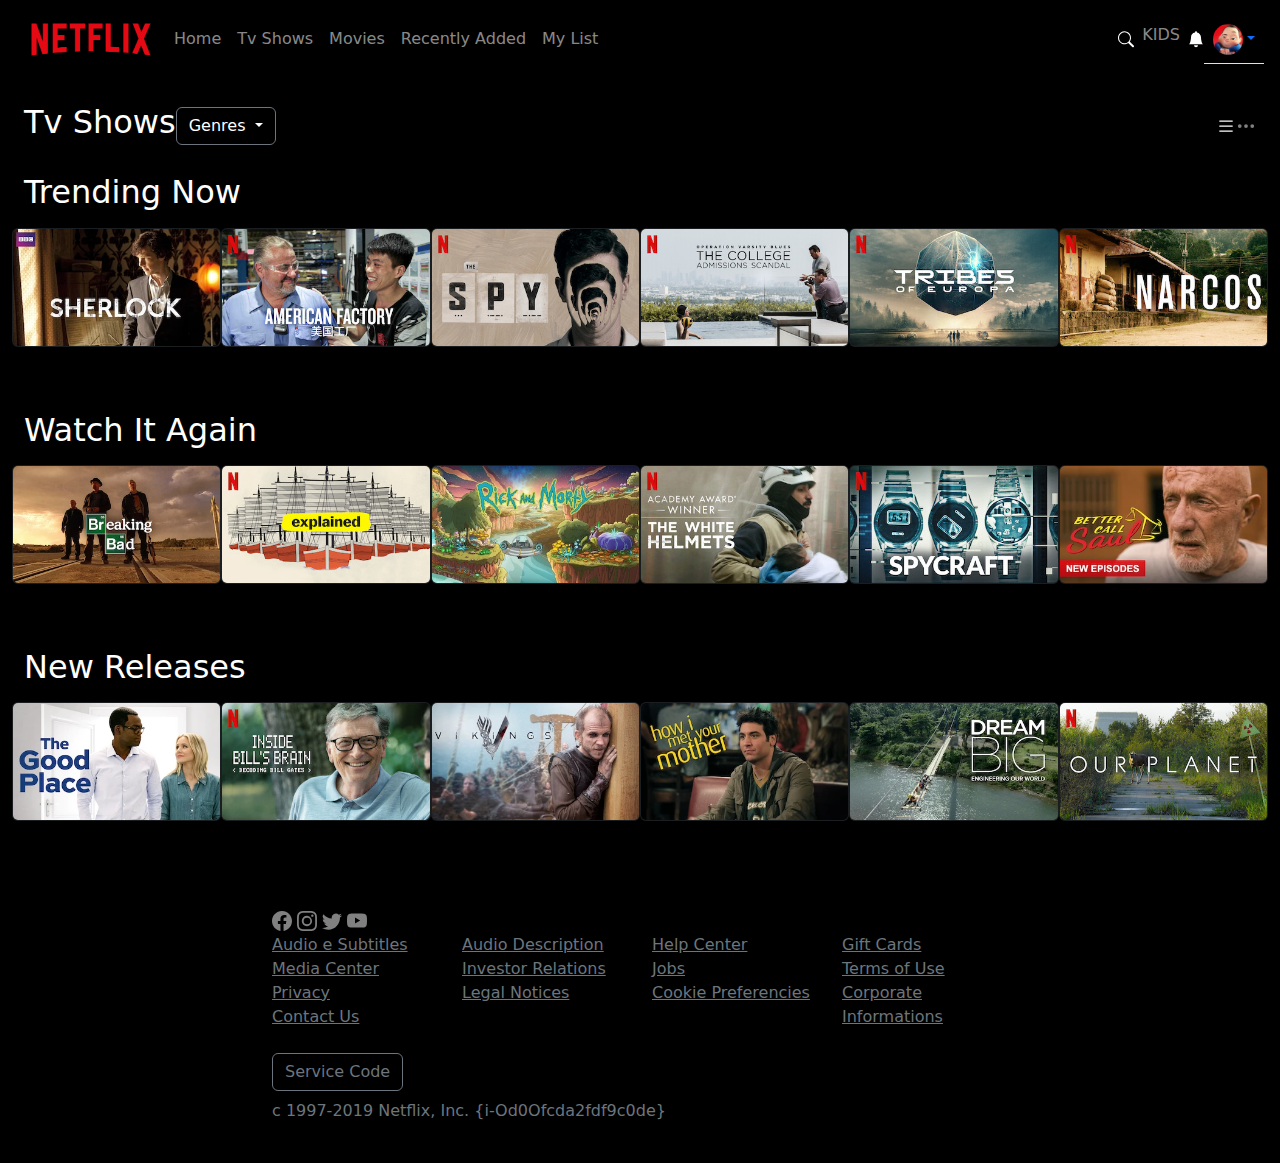
==== index.html @ fce2700b "correzione margine cards" ====
<!DOCTYPE html>
<html lang="en">
  <head>
    <meta charset="UTF-8" />
    <meta name="viewport" content="width=device-width, initial-scale=1.0" />
    <title>Home</title>
    <link
      href="https://cdn.jsdelivr.net/npm/bootstrap@5.3.3/dist/css/bootstrap.min.css"
      rel="stylesheet"
      integrity="sha384-QWTKZyjpPEjISv5WaRU9OFeRpok6YctnYmDr5pNlyT2bRjXh0JMhjY6hW+ALEwIH"
      crossorigin="anonymous"
    />
  </head>
  <style>
    .card:hover{
        transform: scale(1.1);
        transition: transform 0.3s ease-in-out;
        cursor: pointer;
    }
  

    

  </style>

  <body class="bg-black">
    <!-- navbar -->
    <header class="text-white">
      <nav
        class="navbar navbar-expand-lg navbar-dark container-fluid d-flex px-3"
      >
        <a class="" href="./index.html"
          ><img src="./assets/netflix_logo.png" alt="" width="150px"
        /></a>

        <div class="collapse navbar-collapse" id="navbarNav">
          <ul class="navbar-nav mr-auto">
            <li class="nav-item active">
              <a class="nav-link" href="#">Home</a>
            </li>
            <li class="nav-item">
              <a class="nav-link" href="#">Tv Shows</a>
            </li>
            <li class="nav-item">
              <a class="nav-link" href="#">Movies</a>
            </li>
            <li class="nav-item">
              <a class="nav-link" href="#">Recently Added</a>
            </li>
            <li class="nav-item">
              <a class="nav-link" href="#">My List</a>
            </li>
          </ul>
          <form class="d-flex ms-auto">
            <svg
              xmlns="http://www.w3.org/2000/svg"
              width="16"
              fill="currentColor"
              class="bi bi-search"
              viewBox="0 0 16 16"
            >
              <path
                d="M11.742 10.344a6.5 6.5 0 1 0-1.397 1.398h-.001q.044.06.098.115l3.85 3.85a1 1 0 0 0 1.415-1.414l-3.85-3.85a1 1 0 0 0-.115-.1zM12 6.5a5.5 5.5 0 1 1-11 0 5.5 5.5 0 0 1 11 0"
              />
            </svg>
            <ul class="navbar-nav ml-auto">
              <li class="nav-item">
                <a class="nav-link" href="#">KIDS</a>
              </li>
              <svg
                xmlns="http://www.w3.org/2000/svg"
                width="16"
                fill="currentColor"
                class="bi bi-bell-fill"
                viewBox="0 0 16 16"
              >
                <path
                  d="M8 16a2 2 0 0 0 2-2H6a2 2 0 0 0 2 2m.995-14.901a1 1 0 1 0-1.99 0A5 5 0 0 0 3 6c0 1.098-.5 6-2 7h14c-1.5-1-2-5.902-2-7 0-2.42-1.72-4.44-4.005-4.901"
                />
              </svg>
              <ul class="nav nav-tabs">
                    
                <li class="nav-item dropdown">
                  <a class="nav-link dropdown-toggle" data-bs-toggle="dropdown" role="button"  aria-expanded="false"> <img
                    src="./assets/avatar.png"
                    alt="Profilo"
                    class="rounded-circle"
                    width="30"
                  /></a>
                  <ul class="dropdown-menu">
                    <li><a class="dropdown-item" href="./page2.html">Edit </a></li>
                    <li><a class="dropdown-item" href="#">Exit</a></li>
                   
                   
                  </ul>
  
              </li>
            </ul>
        
    </header>
</form>
</div>
</nav>

    <!-- Sezione Filtri -->
    <section class="container-fluid mt-4 ">
      <div class="d-flex container-fluid align-items-center">
        <h2 class="text-white ">Tv Shows</h2>
        <div class="dropdown ">
            <button class="btn btn-secondary bg-black dropdown-toggle " type="button" data-bs-toggle="dropdown" aria-expanded="false">
              Genres
            </button>
            <ul class="dropdown-menu ">
              <li><a class="dropdown-item" href="#">Action</a></li>
              <li><a class="dropdown-item" href="#">Comedy</a></li>
              <li><a class="dropdown-item" href="#">Horror</a></li>
            </ul>
          </div>
        <form class="d-flex ms-auto">
          <svg
            xmlns="http://www.w3.org/2000/svg"
            width="20"
            height="20"
            fill="white"
            class="bi bi-list"
            viewBox="0 0 16 16"
          >
            <path
              fill-rule="evenodd"
              d="M2.5 12a.5.5 0 0 1 .5-.5h10a.5.5 0 0 1 0 1H3a.5.5 0 0 1-.5-.5m0-4a.5.5 0 0 1 .5-.5h10a.5.5 0 0 1 0 1H3a.5.5 0 0 1-.5-.5m0-4a.5.5 0 0 1 .5-.5h10a.5.5 0 0 1 0 1H3a.5.5 0 0 1-.5-.5"
            />
          </svg>
          <svg
            xmlns="http://www.w3.org/2000/svg"
            width="20"
            height="20"
            fill="grey"
            class="bi bi-three-dots"
            viewBox="0 0 16 16"
          >
            <path
              d="M3 9.5a1.5 1.5 0 1 1 0-3 1.5 1.5 0 0 1 0 3m5 0a1.5 1.5 0 1 1 0-3 1.5 1.5 0 0 1 0 3m5 0a1.5 1.5 0 1 1 0-3 1.5 1.5 0 0 1 0 3"
            />
          </svg>
        </form>
      </div>

      <main class="container-fluid mt-4">
        <!-- Sezione Di tendenza -->
        <section class="mb-5">
          <h2 class="mb-3 text-white">Trending Now</h2>
          <div class="row">
            <div class="col-md-2 mb-3 px-0 ">
              <div class="card bg-dark text-white">
                <img
                  src="./assets/media/media0.webp"
                  class="card-img"
                  alt="Show 2"
                />
              </div>
            </div>
            <div class="col-md-2 mb-3 px-0">
              <div class="card bg-dark text-white">
                <img
                  src="./assets/media/media1.jpg"
                  class="card-img"
                  alt="Show 2"
                />
              </div>
            </div>
            <div class="col-md-2 mb-3 px-0">
              <div class="card bg-dark text-white">
                <img
                  src="./assets/media/media10.jpg"
                  class="card-img"
                  alt="Show 2"
                />
              </div>
            </div>
            <div class="col-md-2 px-0">
              <div class="card bg-dark text-white">
                <img
                  src="./assets/media/media11.jpg"
                  class="card-img"
                  alt="Show 2"
                />
              </div>
            </div>
            <div class="col-md-2 mb-3 px-0">
              <div class="card bg-dark text-white">
                <img
                  src="./assets/media/media12.jpg"
                  class="card-img"
                  alt="Show 2"
                />
              </div>
            </div>
            <div class="col-md-2 mb-3 px-0 ">
              <div class="card bg-dark text-white">
                <img
                  src="./assets/media/media13.jpg"
                  class="card-img"
                  alt="Show 2"
                />
              </div>
            </div>
          </div>
        </section>
        <!-- Sezione Guardalo di nuovo -->
        <section class="mb-5">
          <h2 class="mb-3 text-white">Watch It Again</h2>
          <div class="row">
            <div class="col-md-2 mb-3 px-0">
              <div class="card bg-dark text-white">
                <img
                  src="./assets/media/media14.webp"
                  class="card-img"
                  alt="Show 2"
                />
              </div>
            </div>
            <div class="col-md-2 mb-3 px-0">
              <div class="card bg-dark text-white">
                <img
                  src="./assets/media/media15.jpg"
                  class="card-img"
                  alt="Show 2"
                />
              </div>
            </div>
            <div class="col-md-2 mb-3 px-0">
              <div class="card bg-dark text-white">
                <img
                  src="./assets/media/media16.webp"
                  class="card-img"
                  alt="Show 2"
                />
              </div>
            </div>
            <div class="col-md-2 mb-3 px-0">
              <div class="card bg-dark text-white">
                <img
                  src="./assets/media/media17.jpg"
                  class="card-img"
                  alt="Show 2"
                />
              </div>
            </div>
            <div class="col-md-2 mb-3 px-0">
              <div class="card bg-dark text-white">
                <img
                  src="./assets/media/media18.jpg"
                  class="card-img"
                  alt="Show 2"
                />
              </div>
            </div>
            <div class="col-md-2 mb-3 px-0">
              <div class="card bg-dark text-white">
                <img
                  src="./assets/media/media19.webp"
                  class="card-img"
                  alt="Show 2"
                />
              </div>
            </div>
          </div>
        </section>
        <!-- Sezione Nuove uscite -->
        <section class="mb-5">
          <h2 class="mb-3 text-white">New Releases</h2>
          <div class="row">
            <div class="col-md-2 mb-3 px-0">
              <div class="card bg-dark text-white">
                <img
                  src="./assets/media/media2.webp"
                  class="card-img"
                  alt="Show 2"
                />
              </div>
            </div>
            <div class="col-md-2 mb-3 px-0">
              <div class="card bg-dark text-white">
                <img
                  src="./assets/media/media20.jpg"
                  class="card-img"
                  alt="Show 2"
                />
              </div>
            </div>
            <div class="col-md-2 mb-3 px-0">
              <div class="card bg-dark text-white">
                <img
                  src="./assets/media/media21.webp"
                  class="card-img"
                  alt="Show 2"
                />
              </div>
            </div>
            <div class="col-md-2 mb-3 px-0">
              <div class="card bg-dark text-white">
                <img
                  src="./assets/media/media22.webp"
                  class="card-img"
                  alt="Show 2"
                />
              </div>
            </div>
            <div class="col-md-2 mb-3 px-0">
              <div class="card bg-dark text-white">
                <img
                  src="./assets/media/media23.webp"
                  class="card-img"
                  alt="Show 2"
                />
              </div>
            </div>
            <div class="col-md-2 mb-3 px-0 ">
              <div class="card bg-dark text-white">
                <img
                  src="./assets/media/media24.jpg"
                  class="card-img"
                  alt="Show 2"
                />
              </div>
            </div>
          </div>
        </section>
      </main>

      <!-- Footer -->
      <footer class="bg-black text-white text-align-center py-4">
        <div class="container">
          <div class="row">
            <div class="col-md-6 offset-md-2">
              <svg
                xmlns="http://www.w3.org/2000/svg"
                width="20"
                height="20px"
                fill="grey"
                class="bi bi-facebook"
                viewBox="0 0 16 16"
              >
                <path
                  d="M16 8.049c0-4.446-3.582-8.05-8-8.05C3.58 0-.002 3.603-.002 8.05c0 4.017 2.926 7.347 6.75 7.951v-5.625h-2.03V8.05H6.75V6.275c0-2.017 1.195-3.131 3.022-3.131.876 0 1.791.157 1.791.157v1.98h-1.009c-.993 0-1.303.621-1.303 1.258v1.51h2.218l-.354 2.326H9.25V16c3.824-.604 6.75-3.934 6.75-7.951"
                />
              </svg>
              <svg
                xmlns="http://www.w3.org/2000/svg"
                width="20"
                height="20"
                fill="grey"
                class="bi bi-instagram"
                viewBox="0 0 16 16"
              >
                <path
                  d="M8 0C5.829 0 5.556.01 4.703.048 3.85.088 3.269.222 2.76.42a3.9 3.9 0 0 0-1.417.923A3.9 3.9 0 0 0 .42 2.76C.222 3.268.087 3.85.048 4.7.01 5.555 0 5.827 0 8.001c0 2.172.01 2.444.048 3.297.04.852.174 1.433.372 1.942.205.526.478.972.923 1.417.444.445.89.719 1.416.923.51.198 1.09.333 1.942.372C5.555 15.99 5.827 16 8 16s2.444-.01 3.298-.048c.851-.04 1.434-.174 1.943-.372a3.9 3.9 0 0 0 1.416-.923c.445-.445.718-.891.923-1.417.197-.509.332-1.09.372-1.942C15.99 10.445 16 10.173 16 8s-.01-2.445-.048-3.299c-.04-.851-.175-1.433-.372-1.941a3.9 3.9 0 0 0-.923-1.417A3.9 3.9 0 0 0 13.24.42c-.51-.198-1.092-.333-1.943-.372C10.443.01 10.172 0 7.998 0zm-.717 1.442h.718c2.136 0 2.389.007 3.232.046.78.035 1.204.166 1.486.275.373.145.64.319.92.599s.453.546.598.92c.11.281.24.705.275 1.485.039.843.047 1.096.047 3.231s-.008 2.389-.047 3.232c-.035.78-.166 1.203-.275 1.485a2.5 2.5 0 0 1-.599.919c-.28.28-.546.453-.92.598-.28.11-.704.24-1.485.276-.843.038-1.096.047-3.232.047s-2.39-.009-3.233-.047c-.78-.036-1.203-.166-1.485-.276a2.5 2.5 0 0 1-.92-.598 2.5 2.5 0 0 1-.6-.92c-.109-.281-.24-.705-.275-1.485-.038-.843-.046-1.096-.046-3.233s.008-2.388.046-3.231c.036-.78.166-1.204.276-1.486.145-.373.319-.64.599-.92s.546-.453.92-.598c.282-.11.705-.24 1.485-.276.738-.034 1.024-.044 2.515-.045zm4.988 1.328a.96.96 0 1 0 0 1.92.96.96 0 0 0 0-1.92m-4.27 1.122a4.109 4.109 0 1 0 0 8.217 4.109 4.109 0 0 0 0-8.217m0 1.441a2.667 2.667 0 1 1 0 5.334 2.667 2.667 0 0 1 0-5.334"
                />
              </svg>
              <svg
                xmlns="http://www.w3.org/2000/svg"
                width="20"
                height="20"
                fill="grey"
                class="bi bi-twitter"
                viewBox="0 0 16 16"
              >
                <path
                  d="M5.026 15c6.038 0 9.341-5.003 9.341-9.334q.002-.211-.006-.422A6.7 6.7 0 0 0 16 3.542a6.7 6.7 0 0 1-1.889.518 3.3 3.3 0 0 0 1.447-1.817 6.5 6.5 0 0 1-2.087.793A3.286 3.286 0 0 0 7.875 6.03a9.32 9.32 0 0 1-6.767-3.429 3.29 3.29 0 0 0 1.018 4.382A3.3 3.3 0 0 1 .64 6.575v.045a3.29 3.29 0 0 0 2.632 3.218 3.2 3.2 0 0 1-.865.115 3 3 0 0 1-.614-.057 3.28 3.28 0 0 0 3.067 2.277A6.6 6.6 0 0 1 .78 13.58a6 6 0 0 1-.78-.045A9.34 9.34 0 0 0 5.026 15"
                />
              </svg>
              <svg
                xmlns="http://www.w3.org/2000/svg"
                width="20"
                height="20"
                fill=" grey"
                class="bi bi-youtube"
                viewBox="0 0 16 16"
              >
                <path
                  d="M8.051 1.999h.089c.822.003 4.987.033 6.11.335a2.01 2.01 0 0 1 1.415 1.42c.101.38.172.883.22 1.402l.01.104.022.26.008.104c.065.914.073 1.77.074 1.957v.075c-.001.194-.01 1.108-.082 2.06l-.008.105-.009.104c-.05.572-.124 1.14-.235 1.558a2.01 2.01 0 0 1-1.415 1.42c-1.16.312-5.569.334-6.18.335h-.142c-.309 0-1.587-.006-2.927-.052l-.17-.006-.087-.004-.171-.007-.171-.007c-1.11-.049-2.167-.128-2.654-.26a2.01 2.01 0 0 1-1.415-1.419c-.111-.417-.185-.986-.235-1.558L.09 9.82l-.008-.104A31 31 0 0 1 0 7.68v-.123c.002-.215.01-.958.064-1.778l.007-.103.003-.052.008-.104.022-.26.01-.104c.048-.519.119-1.023.22-1.402a2.01 2.01 0 0 1 1.415-1.42c.487-.13 1.544-.21 2.654-.26l.17-.007.172-.006.086-.003.171-.007A100 100 0 0 1 7.858 2zM6.4 5.209v4.818l4.157-2.408z"
                />
              </svg>
            </div>
          </div>
        </div>

        <div class="container">
          <div class="row">
            <div class="col-md-2 offset-md-2">
              <a href="#" class="text-secondary d-block">Audio e Subtitles</a>
              <a href="#" class="text-secondary d-block">Media Center</a>
              <a href="#" class="text-secondary d-block">Privacy</a>
              <a href="#" class="text-secondary d-block">Contact Us</a>
            </div>
            <div class="col-md-2">
              <a href="#" class="text-secondary d-block">Audio Description</a>
              <a href="#" class="text-secondary d-block">Investor Relations</a>
              <a href="#" class="text-secondary d-block">Legal Notices</a>
            </div>
            <div class="col-md-2">
              <a href="#" class="text-secondary d-block">Help Center</a>
              <a href="#" class="text-secondary d-block">Jobs</a>
              <a href="#" class="text-secondary d-block">Cookie Preferencies</a>
            </div>
            <div class="col-md-2">
              <a href="#" class="text-secondary d-block">Gift Cards</a>
              <a href="#" class="text-secondary d-block">Terms of Use</a>
              <a href="#" class="text-secondary d-block"
                >Corporate Informations</a
              >
            </div>
          </div>
        </div>
        <div class="container mt-4">
          <div class="row">
            <div class="col-md-2 offset-2">
              <button
                type="button"
                class="btn btn-transparent text-secondary border border-secondary"
               
              >
                Service Code
              </button>
            </div>
          </div>
        </div>
        <div class="container overflow-hidden">
          <div class="row">
            <p class="mt-2 align-items-center offset-2 text-secondary">
              c 1997-2019 Netflix, Inc. {i-Od0Ofcda2fdf9c0de}
            </p>
          </div>
        </div>
      </footer>
    </section>
     
    
<script
      src="https://cdn.jsdelivr.net/npm/bootstrap@5.3.3/dist/js/bootstrap.bundle.min.js"
      integrity="sha384-YvpcrYf0tY3lHB60NNkmXc5s9fDVZLESaAA55NDzOxhy9GkcIdslK1eN7N6jIeHz"
      crossorigin="anonymous"
    ></script>
  
   
  </body>
</html>
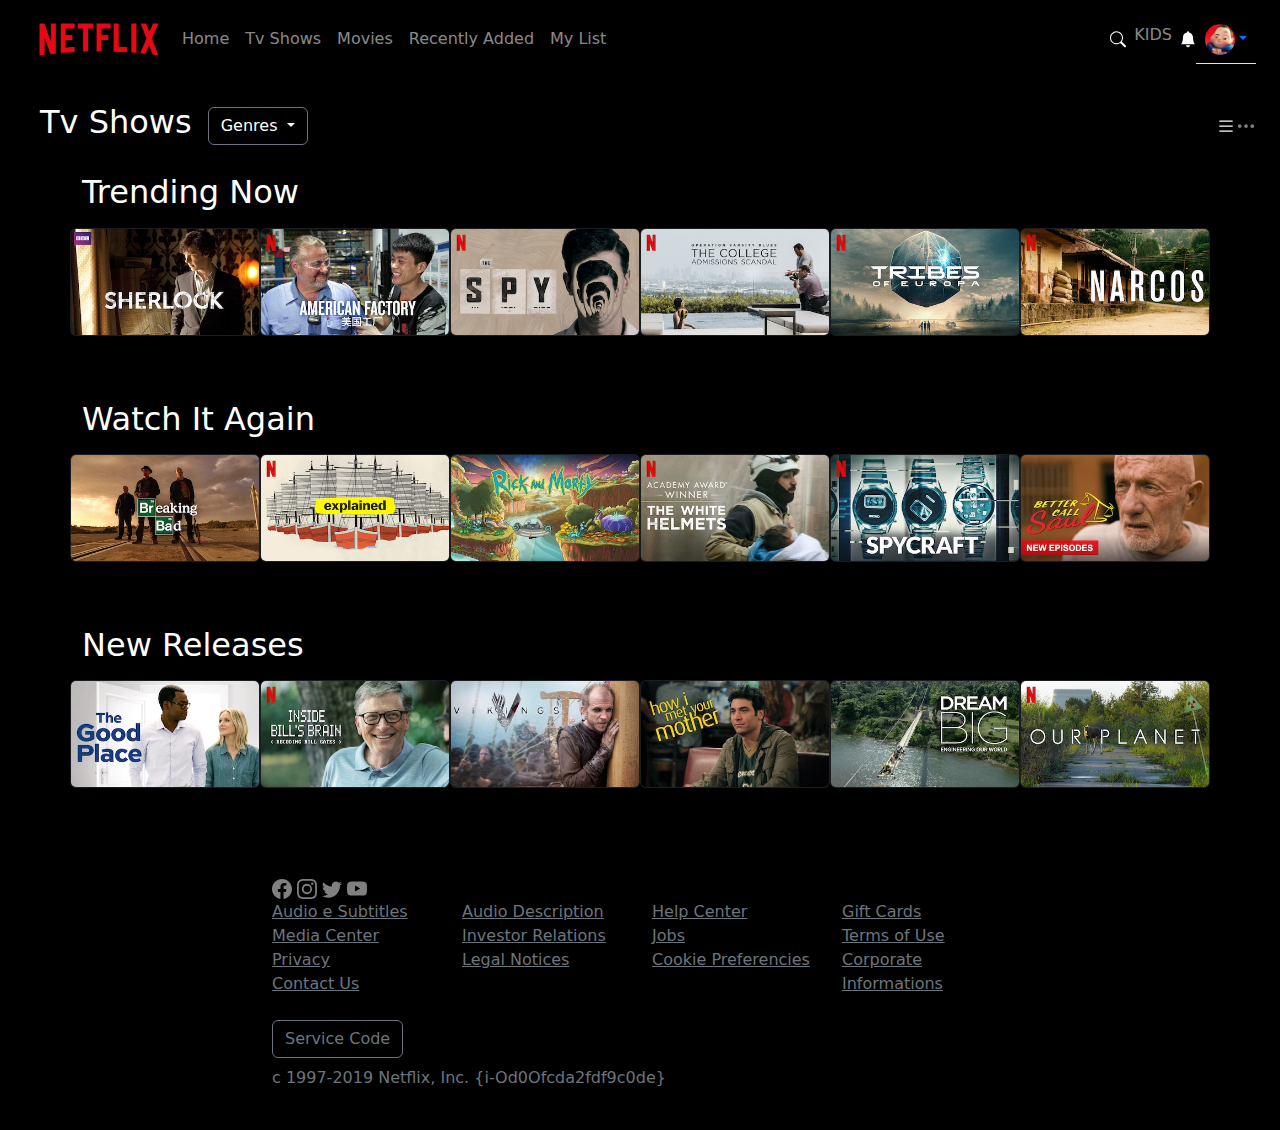
==== commit b00fc038: "modifiche di margini" ====
--- a/index.html
+++ b/index.html
@@ -27,7 +27,7 @@
     <!-- navbar -->
     <header class="text-white">
       <nav
-        class="navbar navbar-expand-lg navbar-dark container-fluid d-flex px-3"
+        class="navbar navbar-expand-lg navbar-dark container-fluid d-flex px-4"
       >
         <a class="" href="./index.html"
           ><img src="./assets/netflix_logo.png" alt="" width="150px"
@@ -104,8 +104,8 @@
 
     <!-- Sezione Filtri -->
     <section class="container-fluid mt-4 ">
-      <div class="d-flex container-fluid align-items-center">
-        <h2 class="text-white ">Tv Shows</h2>
+      <div class="d-flex container-fluid align-items-center ">
+        <h2 class="text-white px-3 ">Tv Shows</h2>
         <div class="dropdown ">
             <button class="btn btn-secondary bg-black dropdown-toggle " type="button" data-bs-toggle="dropdown" aria-expanded="false">
               Genres
@@ -145,10 +145,10 @@
         </form>
       </div>
 
-      <main class="container-fluid mt-4">
+      <main class="container mt-4">
         <!-- Sezione Di tendenza -->
-        <section class="mb-5">
-          <h2 class="mb-3 text-white">Trending Now</h2>
+        <section class="mb-5 px-0">
+          <h2 class="mb-3 text-white ">Trending Now</h2>
           <div class="row">
             <div class="col-md-2 mb-3 px-0 ">
               <div class="card bg-dark text-white">
@@ -172,7 +172,7 @@
               <div class="card bg-dark text-white">
                 <img
                   src="./assets/media/media10.jpg"
-                  class="card-img"
+                  class="card-img "
                   alt="Show 2"
                 />
               </div>
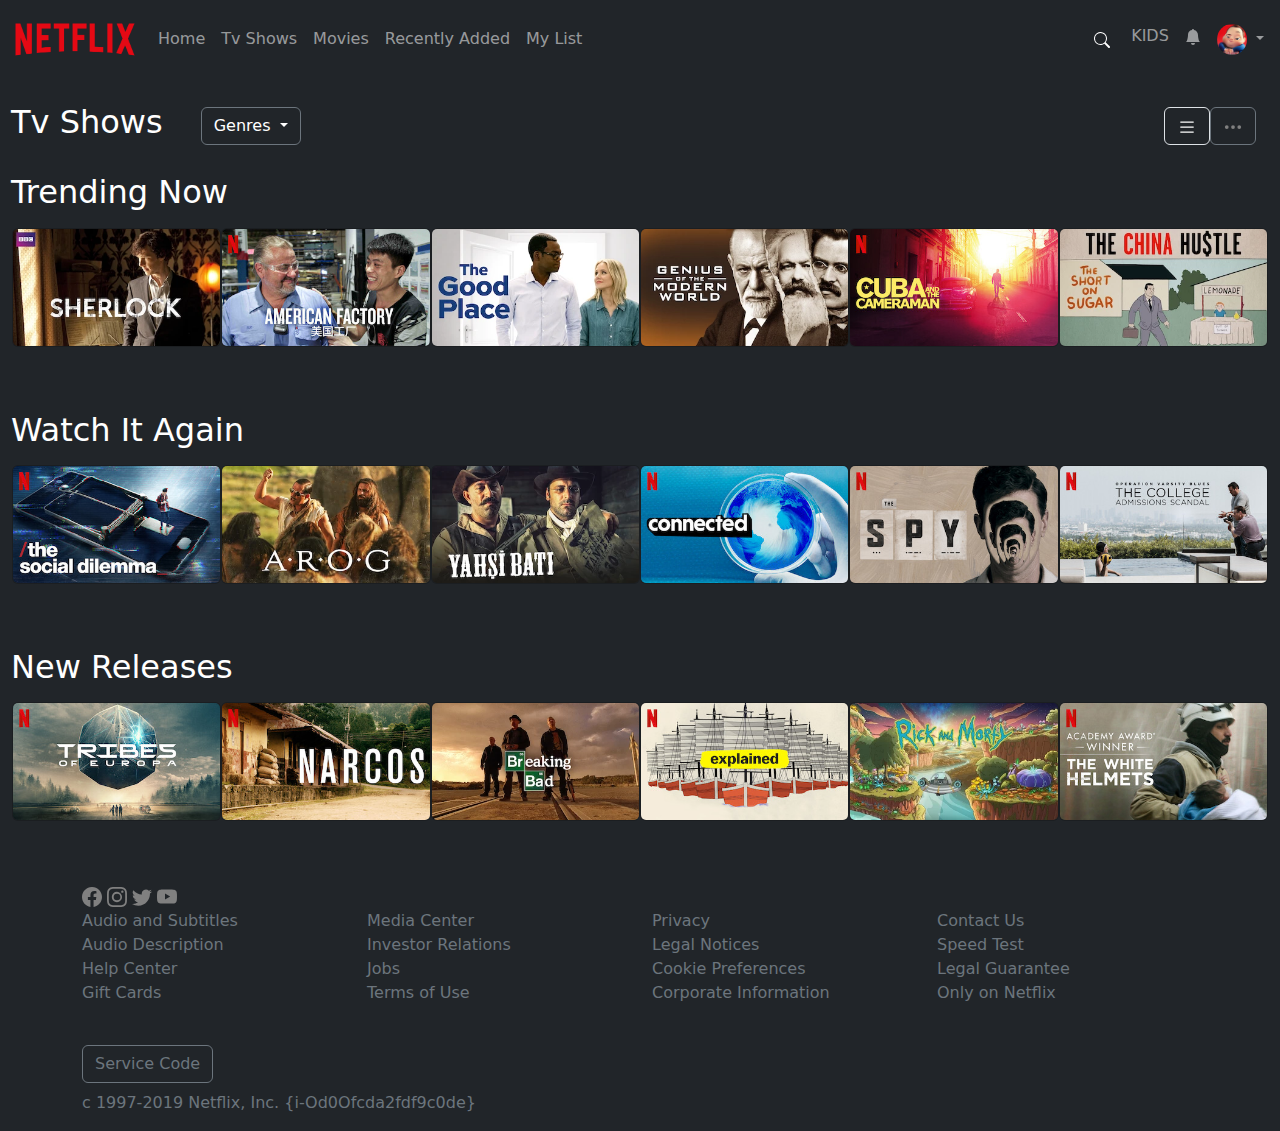
==== commit f36c6dea: "Homepage sistemata" ====
--- a/index.html
+++ b/index.html
@@ -12,27 +12,42 @@
     />
   </head>
   <style>
-    .card:hover{
-        transform: scale(1.1);
-        transition: transform 0.3s ease-in-out;
-        cursor: pointer;
+    .card:hover {
+      transform: scale(1.1);
+      transition: transform 0.7s ease-in-out;
+      cursor: pointer;
     }
-  
-
-    
-
+
+    .section-title {
+      margin-right: 25px;
+    }
+    h2 {
+      transform: translate(-13px, 0px);
+    }
   </style>
 
-  <body class="bg-black">
+  <body class="bg-dark">
     <!-- navbar -->
     <header class="text-white">
-      <nav
-        class="navbar navbar-expand-lg navbar-dark container-fluid d-flex px-4"
-      >
-        <a class="" href="./index.html"
-          ><img src="./assets/netflix_logo.png" alt="" width="150px"
-        /></a>
-
+      <nav class="navbar navbar-expand-xl navbar-dark container-fluid d-flex">
+        <a class="" href="./index.html">
+          <img
+            src="./assets/netflix_logo.png"
+            alt="Netflix Logo"
+            width="150px"
+          />
+        </a>
+        <button
+          class="navbar-toggler"
+          type="button"
+          data-bs-toggle="collapse"
+          data-bs-target="#navbarNav"
+          aria-controls="navbarNav"
+          aria-expanded="false"
+          aria-label="Toggle navigation"
+        >
+          <span class="navbar-toggler-icon"></span>
+        </button>
         <div class="collapse navbar-collapse" id="navbarNav">
           <ul class="navbar-nav mr-auto">
             <li class="nav-item active">
@@ -51,397 +66,494 @@
               <a class="nav-link" href="#">My List</a>
             </li>
           </ul>
-          <form class="d-flex ms-auto">
-            <svg
-              xmlns="http://www.w3.org/2000/svg"
-              width="16"
-              fill="currentColor"
-              class="bi bi-search"
-              viewBox="0 0 16 16"
-            >
-              <path
-                d="M11.742 10.344a6.5 6.5 0 1 0-1.397 1.398h-.001q.044.06.098.115l3.85 3.85a1 1 0 0 0 1.415-1.414l-3.85-3.85a1 1 0 0 0-.115-.1zM12 6.5a5.5 5.5 0 1 1-11 0 5.5 5.5 0 0 1 11 0"
-              />
-            </svg>
-            <ul class="navbar-nav ml-auto">
-              <li class="nav-item">
-                <a class="nav-link" href="#">KIDS</a>
-              </li>
+          <form class="d-flex ms-auto me-2">
+            <button
+              class="btn btn-link text-white"
+              type="button"
+              aria-label="Search"
+            >
               <svg
                 xmlns="http://www.w3.org/2000/svg"
                 width="16"
                 fill="currentColor"
-                class="bi bi-bell-fill"
+                class="bi bi-search"
                 viewBox="0 0 16 16"
               >
                 <path
-                  d="M8 16a2 2 0 0 0 2-2H6a2 2 0 0 0 2 2m.995-14.901a1 1 0 1 0-1.99 0A5 5 0 0 0 3 6c0 1.098-.5 6-2 7h14c-1.5-1-2-5.902-2-7 0-2.42-1.72-4.44-4.005-4.901"
+                  d="M11.742 10.344a6.5 6.5 0 1 0-1.397 1.398h-.001q.044.06.098.115l3.85 3.85a1 1 0 0 0 1.415-1.414l-3.85-3.85a1 1 0 0 0-.115-.1zM12 6.5a5.5 5.5 0 1 1-11 0 5.5 5.5 0 0 1 11 0"
                 />
               </svg>
-              <ul class="nav nav-tabs">
-                    
-                <li class="nav-item dropdown">
-                  <a class="nav-link dropdown-toggle" data-bs-toggle="dropdown" role="button"  aria-expanded="false"> <img
+            </button>
+            <ul class="navbar-nav ml-auto">
+              <li class="nav-item">
+                <a class="nav-link" href="#">KIDS</a>
+              </li>
+              <li class="nav-item">
+                <a class="nav-link" href="#">
+                  <svg
+                    xmlns="http://www.w3.org/2000/svg"
+                    width="16"
+                    fill="currentColor"
+                    class="bi bi-bell-fill"
+                    viewBox="0 0 16 16"
+                  >
+                    <path
+                      d="M8 16a2 2 0 0 0 2-2H6a2 2 0 0 0 2 2m.995-14.901a1 1 0 1 0-1.99 0A5 5 0 0 0 3 6c0 1.098-.5 6-2 7h14c-1.5-1-2-5.902-2-7 0-2.42-1.72-4.44-4.005-4.901"
+                    />
+                  </svg>
+                </a>
+              </li>
+              <li class="nav-item dropdown">
+                <a
+                  class="nav-link dropdown-toggle"
+                  data-bs-toggle="dropdown"
+                  role="button"
+                  aria-expanded="false"
+                >
+                  <img
                     src="./assets/avatar.png"
-                    alt="Profilo"
+                    alt="Profile"
                     class="rounded-circle"
                     width="30"
-                  /></a>
-                  <ul class="dropdown-menu">
-                    <li><a class="dropdown-item" href="./page2.html">Edit </a></li>
-                    <li><a class="dropdown-item" href="#">Exit</a></li>
-                   
-                   
-                  </ul>
-  
+                  />
+                </a>
+                <ul class="dropdown-menu dropdown-menu-dark">
+                  <li><a class="dropdown-item" href="./page2.html">Edit</a></li>
+                  <li><a class="dropdown-item" href="#">Exit</a></li>
+                </ul>
               </li>
             </ul>
-        
+          </form>
+        </div>
+      </nav>
     </header>
-</form>
-</div>
-</nav>
 
     <!-- Sezione Filtri -->
-    <section class="container-fluid mt-4 ">
-      <div class="d-flex container-fluid align-items-center ">
-        <h2 class="text-white px-3 ">Tv Shows</h2>
-        <div class="dropdown ">
-            <button class="btn btn-secondary bg-black dropdown-toggle " type="button" data-bs-toggle="dropdown" aria-expanded="false">
-              Genres
-            </button>
-            <ul class="dropdown-menu ">
-              <li><a class="dropdown-item" href="#">Action</a></li>
-              <li><a class="dropdown-item" href="#">Comedy</a></li>
-              <li><a class="dropdown-item" href="#">Horror</a></li>
-            </ul>
-          </div>
-        <form class="d-flex ms-auto">
-          <svg
-            xmlns="http://www.w3.org/2000/svg"
-            width="20"
-            height="20"
-            fill="white"
-            class="bi bi-list"
-            viewBox="0 0 16 16"
+    <section class="container-fluid mt-4">
+      <div class="d-flex container-fluid align-items-center">
+        <h2 class="text-white px-0 section-title ml-2">Tv Shows</h2>
+        <div class="dropdown">
+          <button
+            class="btn btn-secondary bg-dark dropdown-toggle"
+            type="button"
+            data-bs-toggle="dropdown"
+            aria-expanded="false"
           >
-            <path
-              fill-rule="evenodd"
-              d="M2.5 12a.5.5 0 0 1 .5-.5h10a.5.5 0 0 1 0 1H3a.5.5 0 0 1-.5-.5m0-4a.5.5 0 0 1 .5-.5h10a.5.5 0 0 1 0 1H3a.5.5 0 0 1-.5-.5m0-4a.5.5 0 0 1 .5-.5h10a.5.5 0 0 1 0 1H3a.5.5 0 0 1-.5-.5"
-            />
-          </svg>
-          <svg
-            xmlns="http://www.w3.org/2000/svg"
-            width="20"
-            height="20"
-            fill="grey"
-            class="bi bi-three-dots"
-            viewBox="0 0 16 16"
+            Genres
+          </button>
+          <ul class="dropdown-menu dropdown-menu-dark">
+            <li><a class="dropdown-item" href="#">Action</a></li>
+            <li><a class="dropdown-item" href="#">Comedy</a></li>
+            <li><a class="dropdown-item" href="#">Horror</a></li>
+          </ul>
+        </div>
+        <form class="d-flex ms-auto  ">
+          <button
+            class="btn btn-link text-white border"
+            type="button"
+            aria-label="Toggle View"
           >
-            <path
-              d="M3 9.5a1.5 1.5 0 1 1 0-3 1.5 1.5 0 0 1 0 3m5 0a1.5 1.5 0 1 1 0-3 1.5 1.5 0 0 1 0 3m5 0a1.5 1.5 0 1 1 0-3 1.5 1.5 0 0 1 0 3"
-            />
-          </svg>
+            <svg
+              xmlns="http://www.w3.org/2000/svg"
+              width="20"
+              height="20"
+              fill="white"
+              class="bi bi-list "
+              viewBox="0 0 16 16"
+            >
+              <path
+                fill-rule="evenodd"
+                d="M2.5 12a.5.5 0 0 1 .5-.5h10a.5.5 0 0 1 0 1H3a.5.5 0 0 1-.5-.5m0-4a.5.5 0 0 1 .5-.5h10a.5.5 0 0 1 0 1H3a.5.5 0 0 1-.5-.5m0-4a.5.5 0 0 1 .5-.5h10a.5.5 0 0 1 0 1H3a.5.5 0 0 1-.5-.5"
+              />
+            </svg>
+          </button>
+          <button
+            class="btn btn-link text-white border-secondary"
+            type="button"
+            aria-label="More Options"
+          >
+            <svg
+              xmlns="http://www.w3.org/2000/svg"
+              width="20"
+              height="20"
+              fill="grey"
+              class="bi bi-three-dots "
+              viewBox="0 0 16 16"
+            >
+              <path
+                d="M3 9.5a1.5 1.5 0 1 1 0-3 1.5 1.5 0 0 1 0 3m5 0a1.5 1.5 0 1 1 0-3 1.5 1.5 0 0 1 0 3m5 0a1.5 1.5 0 1 1 0-3 1.5 1.5 0 0 1 0 3"
+              />
+            </svg>
+          </button>
         </form>
       </div>
 
-      <main class="container mt-4">
+      <main class="container-fluid mt-4">
         <!-- Sezione Di tendenza -->
         <section class="mb-5 px-0">
-          <h2 class="mb-3 text-white ">Trending Now</h2>
-          <div class="row">
-            <div class="col-md-2 mb-3 px-0 ">
+          <h2 class="mb-3 text-white">Trending Now</h2>
+          <div class="row no-gap">
+            <div class="col-md-4 col-xl-2 col-sm-6 mb-3 px-0">
               <div class="card bg-dark text-white">
                 <img
                   src="./assets/media/media0.webp"
                   class="card-img"
-                  alt="Show 2"
-                />
-              </div>
-            </div>
-            <div class="col-md-2 mb-3 px-0">
+                  alt="Trending Show 1"
+                />
+              </div>
+            </div>
+            <div class="col-xl-2 col-md-4 col-sm-6 mb-3 px-0">
               <div class="card bg-dark text-white">
                 <img
                   src="./assets/media/media1.jpg"
                   class="card-img"
-                  alt="Show 2"
-                />
-              </div>
-            </div>
-            <div class="col-md-2 mb-3 px-0">
-              <div class="card bg-dark text-white">
-                <img
-                  src="./assets/media/media10.jpg"
-                  class="card-img "
-                  alt="Show 2"
-                />
-              </div>
-            </div>
-            <div class="col-md-2 px-0">
-              <div class="card bg-dark text-white">
-                <img
-                  src="./assets/media/media11.jpg"
-                  class="card-img"
-                  alt="Show 2"
-                />
-              </div>
-            </div>
-            <div class="col-md-2 mb-3 px-0">
-              <div class="card bg-dark text-white">
-                <img
-                  src="./assets/media/media12.jpg"
-                  class="card-img"
-                  alt="Show 2"
-                />
-              </div>
-            </div>
-            <div class="col-md-2 mb-3 px-0 ">
-              <div class="card bg-dark text-white">
-                <img
-                  src="./assets/media/media13.jpg"
-                  class="card-img"
-                  alt="Show 2"
+                  alt="Trending Show 2"
+                />
+              </div>
+            </div>
+            <div class="col-md-4 col-xl-2 col-sm-6 mb-3 px-0">
+              <div class="card bg-dark text-white">
+                <img
+                  src="./assets/media/media2.webp"
+                  class="card-img"
+                  alt="Trending Show 3"
+                />
+              </div>
+            </div>
+            <div class="col-md-4 col-xl-2 col-sm-6 mb-3 px-0">
+              <div class="card bg-dark text-white">
+                <img
+                  src="./assets/media/media3.webp"
+                  class="card-img"
+                  alt="Trending Show 4"
+                />
+              </div>
+            </div>
+            <div class="col-md-4 col-xl-2 col-sm-6 mb-3 px-0">
+              <div class="card bg-dark text-white">
+                <img
+                  src="./assets/media/media4.jpg"
+                  class="card-img"
+                  alt="Trending Show 5"
+                />
+              </div>
+            </div>
+            <div class="col-md-4 col-xl-2 col-sm-6 mb-3 px-0">
+              <div class="card bg-dark text-white">
+                <img
+                  src="./assets/media/media5.webp"
+                  class="card-img"
+                  alt="Trending Show 6"
                 />
               </div>
             </div>
           </div>
         </section>
-        <!-- Sezione Guardalo di nuovo -->
+
+        <!-- Sezione guarda ancora -->
         <section class="mb-5">
           <h2 class="mb-3 text-white">Watch It Again</h2>
+          <div class="container"></div>
           <div class="row">
-            <div class="col-md-2 mb-3 px-0">
-              <div class="card bg-dark text-white">
-                <img
-                  src="./assets/media/media14.webp"
-                  class="card-img"
-                  alt="Show 2"
-                />
-              </div>
-            </div>
-            <div class="col-md-2 mb-3 px-0">
-              <div class="card bg-dark text-white">
-                <img
-                  src="./assets/media/media15.jpg"
-                  class="card-img"
-                  alt="Show 2"
-                />
-              </div>
-            </div>
-            <div class="col-md-2 mb-3 px-0">
-              <div class="card bg-dark text-white">
-                <img
-                  src="./assets/media/media16.webp"
-                  class="card-img"
-                  alt="Show 2"
-                />
-              </div>
-            </div>
-            <div class="col-md-2 mb-3 px-0">
-              <div class="card bg-dark text-white">
-                <img
-                  src="./assets/media/media17.jpg"
-                  class="card-img"
-                  alt="Show 2"
-                />
-              </div>
-            </div>
-            <div class="col-md-2 mb-3 px-0">
-              <div class="card bg-dark text-white">
-                <img
-                  src="./assets/media/media18.jpg"
-                  class="card-img"
-                  alt="Show 2"
-                />
-              </div>
-            </div>
-            <div class="col-md-2 mb-3 px-0">
-              <div class="card bg-dark text-white">
-                <img
-                  src="./assets/media/media19.webp"
-                  class="card-img"
-                  alt="Show 2"
+            <div class="col-md-4 col-xl-2 col-sm-6 mb-3 px-0">
+              <div class="card bg-dark text-white">
+                <img
+                  src="./assets/media/media6.jpg"
+                  class="card-img"
+                  alt="Action Show 1"
+                />
+              </div>
+            </div>
+            <div class="col-md-4 col-xl-2 col-sm-6 mb-3 px-0">
+              <div class="card bg-dark text-white">
+                <img
+                  src="./assets/media/media7.webp"
+                  class="card-img"
+                  alt="Action Show 2"
+                />
+              </div>
+            </div>
+            <div class="col-md-4 col-xl-2 col-sm-6 mb-3 px-0">
+              <div class="card bg-dark text-white">
+                <img
+                  src="./assets/media/media8.webp"
+                  class="card-img"
+                  alt="Action Show 3"
+                />
+              </div>
+            </div>
+            <div class="col-md-4 col-xl-2 col-sm-6 mb-3 px-0">
+              <div class="card bg-dark text-white">
+                <img
+                  src="./assets/media/media9.jpg"
+                  class="card-img"
+                  alt="Action Show 4"
+                />
+              </div>
+            </div>
+            <div class="col-md-4 col-xl-2 col-sm-6 mb-3 px-0">
+              <div class="card bg-dark text-white">
+                <img
+                  src="./assets/media/media10.jpg"
+                  class="card-img"
+                  alt="Action Show 5"
+                />
+              </div>
+            </div>
+            <div class="col-md-4 col-xl-2 col-sm-6 mb-3 px-0">
+              <div class="card bg-dark text-white">
+                <img
+                  src="./assets/media/media11.jpg"
+                  class="card-img"
+                  alt="Action Show 6"
                 />
               </div>
             </div>
           </div>
         </section>
-        <!-- Sezione Nuove uscite -->
+
+        <!-- Sezione n -->
         <section class="mb-5">
           <h2 class="mb-3 text-white">New Releases</h2>
           <div class="row">
-            <div class="col-md-2 mb-3 px-0">
-              <div class="card bg-dark text-white">
-                <img
-                  src="./assets/media/media2.webp"
-                  class="card-img"
-                  alt="Show 2"
-                />
-              </div>
-            </div>
-            <div class="col-md-2 mb-3 px-0">
-              <div class="card bg-dark text-white">
-                <img
-                  src="./assets/media/media20.jpg"
-                  class="card-img"
-                  alt="Show 2"
-                />
-              </div>
-            </div>
-            <div class="col-md-2 mb-3 px-0">
-              <div class="card bg-dark text-white">
-                <img
-                  src="./assets/media/media21.webp"
-                  class="card-img"
-                  alt="Show 2"
-                />
-              </div>
-            </div>
-            <div class="col-md-2 mb-3 px-0">
-              <div class="card bg-dark text-white">
-                <img
-                  src="./assets/media/media22.webp"
-                  class="card-img"
-                  alt="Show 2"
-                />
-              </div>
-            </div>
-            <div class="col-md-2 mb-3 px-0">
-              <div class="card bg-dark text-white">
-                <img
-                  src="./assets/media/media23.webp"
-                  class="card-img"
-                  alt="Show 2"
-                />
-              </div>
-            </div>
-            <div class="col-md-2 mb-3 px-0 ">
-              <div class="card bg-dark text-white">
-                <img
-                  src="./assets/media/media24.jpg"
-                  class="card-img"
-                  alt="Show 2"
+            <div class="col-md-4 col-xl-2 col-sm-6 mb-3 px-0">
+              <div class="card bg-dark text-white">
+                <img
+                  src="./assets/media/media12.jpg"
+                  class="card-img"
+                  alt="Sci-Fi Show 1"
+                />
+              </div>
+            </div>
+            <div class="col-md-4 col-xl-2 col-sm-6 mb-3 px-0">
+              <div class="card bg-dark text-white">
+                <img
+                  src="./assets/media/media13.jpg"
+                  class="card-img"
+                  alt="Sci-Fi Show 2"
+                />
+              </div>
+            </div>
+            <div class="col-md-4 col-xl-2 col-sm-6 mb-3 px-0">
+              <div class="card bg-dark text-white">
+                <img
+                  src="./assets/media/media14.webp"
+                  class="card-img"
+                  alt="Sci-Fi Show 3"
+                />
+              </div>
+            </div>
+            <div class="col-md-4 col-xl-2 col-sm-6 mb-3 px-0">
+              <div class="card bg-dark text-white">
+                <img
+                  src="./assets/media/media15.jpg"
+                  class="card-img"
+                  alt="Sci-Fi Show 4"
+                />
+              </div>
+            </div>
+            <div class="col-md-4 col-xl-2 col-sm-6 mb-3 px-0">
+              <div class="card bg-dark text-white">
+                <img
+                  src="./assets/media/media16.webp"
+                  class="card-img"
+                  alt="Sci-Fi Show 5"
+                />
+              </div>
+            </div>
+            <div class="col-md-4 col-xl-2 col-sm-6 mb-3 px-0">
+              <div class="card bg-dark text-white">
+                <img
+                  src="./assets/media/media17.jpg"
+                  class="card-img"
+                  alt="Sci-Fi Show 6"
                 />
               </div>
             </div>
           </div>
         </section>
       </main>
-
-      <!-- Footer -->
-      <footer class="bg-black text-white text-align-center py-4">
-        <div class="container">
-          <div class="row">
-            <div class="col-md-6 offset-md-2">
-              <svg
-                xmlns="http://www.w3.org/2000/svg"
-                width="20"
-                height="20px"
-                fill="grey"
-                class="bi bi-facebook"
-                viewBox="0 0 16 16"
-              >
-                <path
-                  d="M16 8.049c0-4.446-3.582-8.05-8-8.05C3.58 0-.002 3.603-.002 8.05c0 4.017 2.926 7.347 6.75 7.951v-5.625h-2.03V8.05H6.75V6.275c0-2.017 1.195-3.131 3.022-3.131.876 0 1.791.157 1.791.157v1.98h-1.009c-.993 0-1.303.621-1.303 1.258v1.51h2.218l-.354 2.326H9.25V16c3.824-.604 6.75-3.934 6.75-7.951"
-                />
-              </svg>
-              <svg
-                xmlns="http://www.w3.org/2000/svg"
-                width="20"
-                height="20"
-                fill="grey"
-                class="bi bi-instagram"
-                viewBox="0 0 16 16"
-              >
-                <path
-                  d="M8 0C5.829 0 5.556.01 4.703.048 3.85.088 3.269.222 2.76.42a3.9 3.9 0 0 0-1.417.923A3.9 3.9 0 0 0 .42 2.76C.222 3.268.087 3.85.048 4.7.01 5.555 0 5.827 0 8.001c0 2.172.01 2.444.048 3.297.04.852.174 1.433.372 1.942.205.526.478.972.923 1.417.444.445.89.719 1.416.923.51.198 1.09.333 1.942.372C5.555 15.99 5.827 16 8 16s2.444-.01 3.298-.048c.851-.04 1.434-.174 1.943-.372a3.9 3.9 0 0 0 1.416-.923c.445-.445.718-.891.923-1.417.197-.509.332-1.09.372-1.942C15.99 10.445 16 10.173 16 8s-.01-2.445-.048-3.299c-.04-.851-.175-1.433-.372-1.941a3.9 3.9 0 0 0-.923-1.417A3.9 3.9 0 0 0 13.24.42c-.51-.198-1.092-.333-1.943-.372C10.443.01 10.172 0 7.998 0zm-.717 1.442h.718c2.136 0 2.389.007 3.232.046.78.035 1.204.166 1.486.275.373.145.64.319.92.599s.453.546.598.92c.11.281.24.705.275 1.485.039.843.047 1.096.047 3.231s-.008 2.389-.047 3.232c-.035.78-.166 1.203-.275 1.485a2.5 2.5 0 0 1-.599.919c-.28.28-.546.453-.92.598-.28.11-.704.24-1.485.276-.843.038-1.096.047-3.232.047s-2.39-.009-3.233-.047c-.78-.036-1.203-.166-1.485-.276a2.5 2.5 0 0 1-.92-.598 2.5 2.5 0 0 1-.6-.92c-.109-.281-.24-.705-.275-1.485-.038-.843-.046-1.096-.046-3.233s.008-2.388.046-3.231c.036-.78.166-1.204.276-1.486.145-.373.319-.64.599-.92s.546-.453.92-.598c.282-.11.705-.24 1.485-.276.738-.034 1.024-.044 2.515-.045zm4.988 1.328a.96.96 0 1 0 0 1.92.96.96 0 0 0 0-1.92m-4.27 1.122a4.109 4.109 0 1 0 0 8.217 4.109 4.109 0 0 0 0-8.217m0 1.441a2.667 2.667 0 1 1 0 5.334 2.667 2.667 0 0 1 0-5.334"
-                />
-              </svg>
-              <svg
-                xmlns="http://www.w3.org/2000/svg"
-                width="20"
-                height="20"
-                fill="grey"
-                class="bi bi-twitter"
-                viewBox="0 0 16 16"
-              >
-                <path
-                  d="M5.026 15c6.038 0 9.341-5.003 9.341-9.334q.002-.211-.006-.422A6.7 6.7 0 0 0 16 3.542a6.7 6.7 0 0 1-1.889.518 3.3 3.3 0 0 0 1.447-1.817 6.5 6.5 0 0 1-2.087.793A3.286 3.286 0 0 0 7.875 6.03a9.32 9.32 0 0 1-6.767-3.429 3.29 3.29 0 0 0 1.018 4.382A3.3 3.3 0 0 1 .64 6.575v.045a3.29 3.29 0 0 0 2.632 3.218 3.2 3.2 0 0 1-.865.115 3 3 0 0 1-.614-.057 3.28 3.28 0 0 0 3.067 2.277A6.6 6.6 0 0 1 .78 13.58a6 6 0 0 1-.78-.045A9.34 9.34 0 0 0 5.026 15"
-                />
-              </svg>
-              <svg
-                xmlns="http://www.w3.org/2000/svg"
-                width="20"
-                height="20"
-                fill=" grey"
-                class="bi bi-youtube"
-                viewBox="0 0 16 16"
-              >
-                <path
-                  d="M8.051 1.999h.089c.822.003 4.987.033 6.11.335a2.01 2.01 0 0 1 1.415 1.42c.101.38.172.883.22 1.402l.01.104.022.26.008.104c.065.914.073 1.77.074 1.957v.075c-.001.194-.01 1.108-.082 2.06l-.008.105-.009.104c-.05.572-.124 1.14-.235 1.558a2.01 2.01 0 0 1-1.415 1.42c-1.16.312-5.569.334-6.18.335h-.142c-.309 0-1.587-.006-2.927-.052l-.17-.006-.087-.004-.171-.007-.171-.007c-1.11-.049-2.167-.128-2.654-.26a2.01 2.01 0 0 1-1.415-1.419c-.111-.417-.185-.986-.235-1.558L.09 9.82l-.008-.104A31 31 0 0 1 0 7.68v-.123c.002-.215.01-.958.064-1.778l.007-.103.003-.052.008-.104.022-.26.01-.104c.048-.519.119-1.023.22-1.402a2.01 2.01 0 0 1 1.415-1.42c.487-.13 1.544-.21 2.654-.26l.17-.007.172-.006.086-.003.171-.007A100 100 0 0 1 7.858 2zM6.4 5.209v4.818l4.157-2.408z"
-                />
-              </svg>
-            </div>
+    </section>
+    <!-- Footer -->
+    <footer class="bg-dark">
+      <div class="container">
+        <div class="row">
+          <div class="col-md-6">
+            <svg
+              xmlns="http://www.w3.org/2000/svg"
+              width="20"
+              height="20px"
+              fill="grey"
+              class="bi bi-facebook"
+              viewBox="0 0 16 16"
+            >
+              <path
+                d="M16 8.049c0-4.446-3.582-8.05-8-8.05C3.58 0-.002 3.603-.002 8.05c0 4.017 2.926 7.347 6.75 7.951v-5.625h-2.03V8.05H6.75V6.275c0-2.017 1.195-3.131 3.022-3.131.876 0 1.791.157 1.791.157v1.98h-1.009c-.993 0-1.303.621-1.303 1.258v1.51h2.218l-.354 2.326H9.25V16c3.824-.604 6.75-3.934 6.75-7.951"
+              />
+            </svg>
+            <svg
+              xmlns="http://www.w3.org/2000/svg"
+              width="20"
+              height="20"
+              fill="grey"
+              class="bi bi-instagram"
+              viewBox="0 0 16 16"
+            >
+              <path
+                d="M8 0C5.829 0 5.556.01 4.703.048 3.85.088 3.269.222 2.76.42a3.9 3.9 0 0 0-1.417.923A3.9 3.9 0 0 0 .42 2.76C.222 3.268.087 3.85.048 4.7.01 5.555 0 5.827 0 8.001c0 2.172.01 2.444.048 3.297.04.852.174 1.433.372 1.942.205.526.478.972.923 1.417.444.445.89.719 1.416.923.51.198 1.09.333 1.942.372C5.555 15.99 5.827 16 8 16s2.444-.01 3.298-.048c.851-.04 1.434-.174 1.943-.372a3.9 3.9 0 0 0 1.416-.923c.445-.445.718-.891.923-1.417.197-.509.332-1.09.372-1.942C15.99 10.445 16 10.173 16 8s-.01-2.445-.048-3.299c-.04-.851-.175-1.433-.372-1.941a3.9 3.9 0 0 0-.923-1.417A3.9 3.9 0 0 0 13.24.42c-.51-.198-1.092-.333-1.943-.372C10.443.01 10.172 0 7.998 0zm-.717 1.442h.718c2.136 0 2.389.007 3.232.046.78.035 1.204.166 1.486.275.373.145.64.319.92.599s.453.546.598.92c.11.281.24.705.275 1.485.039.843.047 1.096.047 3.231s-.008 2.389-.047 3.232c-.035.78-.166 1.203-.275 1.485a2.5 2.5 0 0 1-.599.919c-.28.28-.546.453-.92.598-.28.11-.704.24-1.485.276-.843.038-1.096.047-3.232.047s-2.39-.009-3.233-.047c-.78-.036-1.203-.166-1.485-.276a2.5 2.5 0 0 1-.92-.598 2.5 2.5 0 0 1-.6-.92c-.109-.281-.24-.705-.275-1.485-.038-.843-.046-1.096-.046-3.233s.008-2.388.046-3.231c.036-.78.166-1.204.276-1.486.145-.373.319-.64.599-.92s.546-.453.92-.598c.282-.11.705-.24 1.485-.276.738-.034 1.024-.044 2.515-.045zm4.988 1.328a.96.96 0 1 0 0 1.92.96.96 0 0 0 0-1.92m-4.27 1.122a4.109 4.109 0 1 0 0 8.217 4.109 4.109 0 0 0 0-8.217m0 1.441a2.667 2.667 0 1 1 0 5.334 2.667 2.667 0 0 1 0-5.334"
+              />
+            </svg>
+            <svg
+              xmlns="http://www.w3.org/2000/svg"
+              width="20"
+              height="20"
+              fill="grey"
+              class="bi bi-twitter"
+              viewBox="0 0 16 16"
+            >
+              <path
+                d="M5.026 15c6.038 0 9.341-5.003 9.341-9.334q.002-.211-.006-.422A6.7 6.7 0 0 0 16 3.542a6.7 6.7 0 0 1-1.889.518 3.3 3.3 0 0 0 1.447-1.817 6.5 6.5 0 0 1-2.087.793A3.286 3.286 0 0 0 7.875 6.03a9.32 9.32 0 0 1-6.767-3.429 3.29 3.29 0 0 0 1.018 4.382A3.3 3.3 0 0 1 .64 6.575v.045a3.29 3.29 0 0 0 2.632 3.218 3.2 3.2 0 0 1-.865.115 3 3 0 0 1-.614-.057 3.28 3.28 0 0 0 3.067 2.277A6.6 6.6 0 0 1 .78 13.58a6 6 0 0 1-.78-.045A9.34 9.34 0 0 0 5.026 15"
+              />
+            </svg>
+            <svg
+              xmlns="http://www.w3.org/2000/svg"
+              width="20"
+              height="20"
+              fill=" grey"
+              class="bi bi-youtube"
+              viewBox="0 0 16 16"
+            >
+              <path
+                d="M8.051 1.999h.089c.822.003 4.987.033 6.11.335a2.01 2.01 0 0 1 1.415 1.42c.101.38.172.883.22 1.402l.01.104.022.26.008.104c.065.914.073 1.77.074 1.957v.075c-.001.194-.01 1.108-.082 2.06l-.008.105-.009.104c-.05.572-.124 1.14-.235 1.558a2.01 2.01 0 0 1-1.415 1.42c-1.16.312-5.569.334-6.18.335h-.142c-.309 0-1.587-.006-2.927-.052l-.17-.006-.087-.004-.171-.007-.171-.007c-1.11-.049-2.167-.128-2.654-.26a2.01 2.01 0 0 1-1.415-1.419c-.111-.417-.185-.986-.235-1.558L.09 9.82l-.008-.104A31 31 0 0 1 0 7.68v-.123c.002-.215.01-.958.064-1.778l.007-.103.003-.052.008-.104.022-.26.01-.104c.048-.519.119-1.023.22-1.402a2.01 2.01 0 0 1 1.415-1.42c.487-.13 1.544-.21 2.654-.26l.17-.007.172-.006.086-.003.171-.007A100 100 0 0 1 7.858 2zM6.4 5.209v4.818l4.157-2.408z"
+              />
+            </svg>
           </div>
         </div>
-
-        <div class="container">
-          <div class="row">
-            <div class="col-md-2 offset-md-2">
-              <a href="#" class="text-secondary d-block">Audio e Subtitles</a>
-              <a href="#" class="text-secondary d-block">Media Center</a>
-              <a href="#" class="text-secondary d-block">Privacy</a>
-              <a href="#" class="text-secondary d-block">Contact Us</a>
-            </div>
-            <div class="col-md-2">
-              <a href="#" class="text-secondary d-block">Audio Description</a>
-              <a href="#" class="text-secondary d-block">Investor Relations</a>
-              <a href="#" class="text-secondary d-block">Legal Notices</a>
-            </div>
-            <div class="col-md-2">
-              <a href="#" class="text-secondary d-block">Help Center</a>
-              <a href="#" class="text-secondary d-block">Jobs</a>
-              <a href="#" class="text-secondary d-block">Cookie Preferencies</a>
-            </div>
-            <div class="col-md-2">
-              <a href="#" class="text-secondary d-block">Gift Cards</a>
-              <a href="#" class="text-secondary d-block">Terms of Use</a>
-              <a href="#" class="text-secondary d-block"
-                >Corporate Informations</a
-              >
-            </div>
+      </div>
+
+      <div class="container color-secondary">
+        <div class="row">
+          <div class="col-12 col-sm-6 col-md-3">
+            <ul class="list-unstyled">
+              <li>
+                <a href="#" class="text-decoration-none text-secondary"
+                  >Audio and Subtitles</a
+                >
+              </li>
+              <li>
+                <a href="#" class="text-decoration-none text-secondary"
+                  >Audio Description</a
+                >
+              </li>
+              <li>
+                <a href="#" class="text-decoration-none text-secondary"
+                  >Help Center</a
+                >
+              </li>
+              <li>
+                <a href="#" class="text-decoration-none text-secondary"
+                  >Gift Cards</a
+                >
+              </li>
+            </ul>
+          </div>
+          <div class="col-12 col-sm-6 col-md-3">
+            <ul class="list-unstyled">
+              <li>
+                <a href="#" class="text-decoration-none text-secondary"
+                  >Media Center</a
+                >
+              </li>
+              <li>
+                <a href="#" class="text-decoration-none text-secondary"
+                  >Investor Relations</a
+                >
+              </li>
+              <li>
+                <a href="#" class="text-decoration-none text-secondary">Jobs</a>
+              </li>
+              <li>
+                <a href="#" class="text-decoration-none text-secondary"
+                  >Terms of Use</a
+                >
+              </li>
+            </ul>
+          </div>
+          <div class="col-12 col-sm-6 col-md-3">
+            <ul class="list-unstyled">
+              <li>
+                <a href="#" class="text-decoration-none text-secondary"
+                  >Privacy</a
+                >
+              </li>
+              <li>
+                <a href="#" class="text-decoration-none text-secondary"
+                  >Legal Notices</a
+                >
+              </li>
+              <li>
+                <a href="#" class="text-decoration-none text-secondary"
+                  >Cookie Preferences</a
+                >
+              </li>
+              <li>
+                <a href="#" class="text-decoration-none text-secondary"
+                  >Corporate Information</a
+                >
+              </li>
+            </ul>
+          </div>
+          <div class="col-12 col-sm-6 col-md-3">
+            <ul class="list-unstyled">
+              <li>
+                <a href="#" class="text-decoration-none text-secondary"
+                  >Contact Us</a
+                >
+              </li>
+              <li>
+                <a href="#" class="text-decoration-none text-secondary"
+                  >Speed Test</a
+                >
+              </li>
+              <li>
+                <a href="#" class="text-decoration-none text-secondary"
+                  >Legal Guarantee</a
+                >
+              </li>
+              <li>
+                <a href="#" class="text-decoration-none text-secondary"
+                  >Only on Netflix</a
+                >
+              </li>
+            </ul>
           </div>
         </div>
-        <div class="container mt-4">
-          <div class="row">
-            <div class="col-md-2 offset-2">
-              <button
-                type="button"
-                class="btn btn-transparent text-secondary border border-secondary"
-               
-              >
-                Service Code
-              </button>
-            </div>
+      </div>
+      <div class="container mt-4">
+        <div class="row">
+          <div class="col-md-3">
+            <button
+              type="button"
+              class="btn btn-transparent text-secondary border border-secondary"
+            >
+              Service Code
+            </button>
           </div>
         </div>
-        <div class="container overflow-hidden">
-          <div class="row">
-            <p class="mt-2 align-items-center offset-2 text-secondary">
-              c 1997-2019 Netflix, Inc. {i-Od0Ofcda2fdf9c0de}
-            </p>
-          </div>
+      </div>
+      <div class="container overflow-hidden">
+        <div class="row">
+          <p class="mt-2 align-items-center text-secondary">
+            c 1997-2019 Netflix, Inc. {i-Od0Ofcda2fdf9c0de}
+          </p>
         </div>
-      </footer>
-    </section>
-     
-    
-<script
+      </div>
+    </footer>
+
+    <script
       src="https://cdn.jsdelivr.net/npm/bootstrap@5.3.3/dist/js/bootstrap.bundle.min.js"
       integrity="sha384-YvpcrYf0tY3lHB60NNkmXc5s9fDVZLESaAA55NDzOxhy9GkcIdslK1eN7N6jIeHz"
       crossorigin="anonymous"
     ></script>
-  
-   
   </body>
 </html>
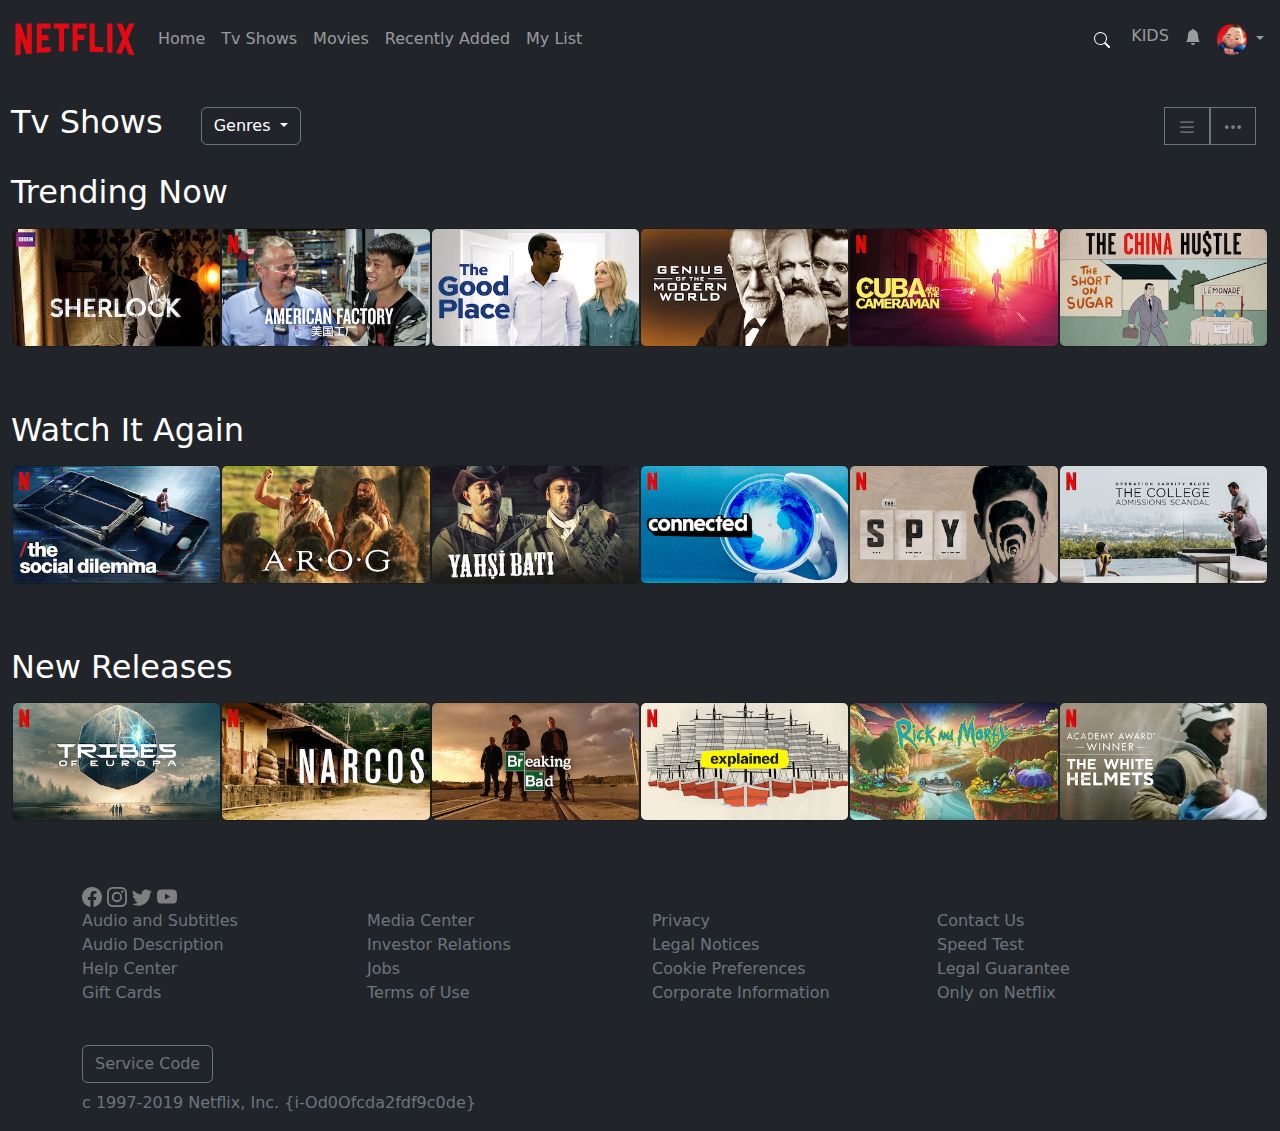
==== commit 90637846: "modifiche nella page2" ====
--- a/index.html
+++ b/index.html
@@ -23,6 +23,10 @@
     }
     h2 {
       transform: translate(-13px, 0px);
+    }
+    .btn:hover {
+      background-color: white;
+      color: grey;
     }
   </style>
 
@@ -149,7 +153,7 @@
         </div>
         <form class="d-flex ms-auto  ">
           <button
-            class="btn btn-link text-white border"
+            class="btn btn-link text-secondary border-secondary rounded-0"
             type="button"
             aria-label="Toggle View"
           >
@@ -157,7 +161,7 @@
               xmlns="http://www.w3.org/2000/svg"
               width="20"
               height="20"
-              fill="white"
+              fill="grey"
               class="bi bi-list "
               viewBox="0 0 16 16"
             >
@@ -168,7 +172,7 @@
             </svg>
           </button>
           <button
-            class="btn btn-link text-white border-secondary"
+            class="btn btn-link text-white border-secondary rounded-0"
             type="button"
             aria-label="More Options"
           >
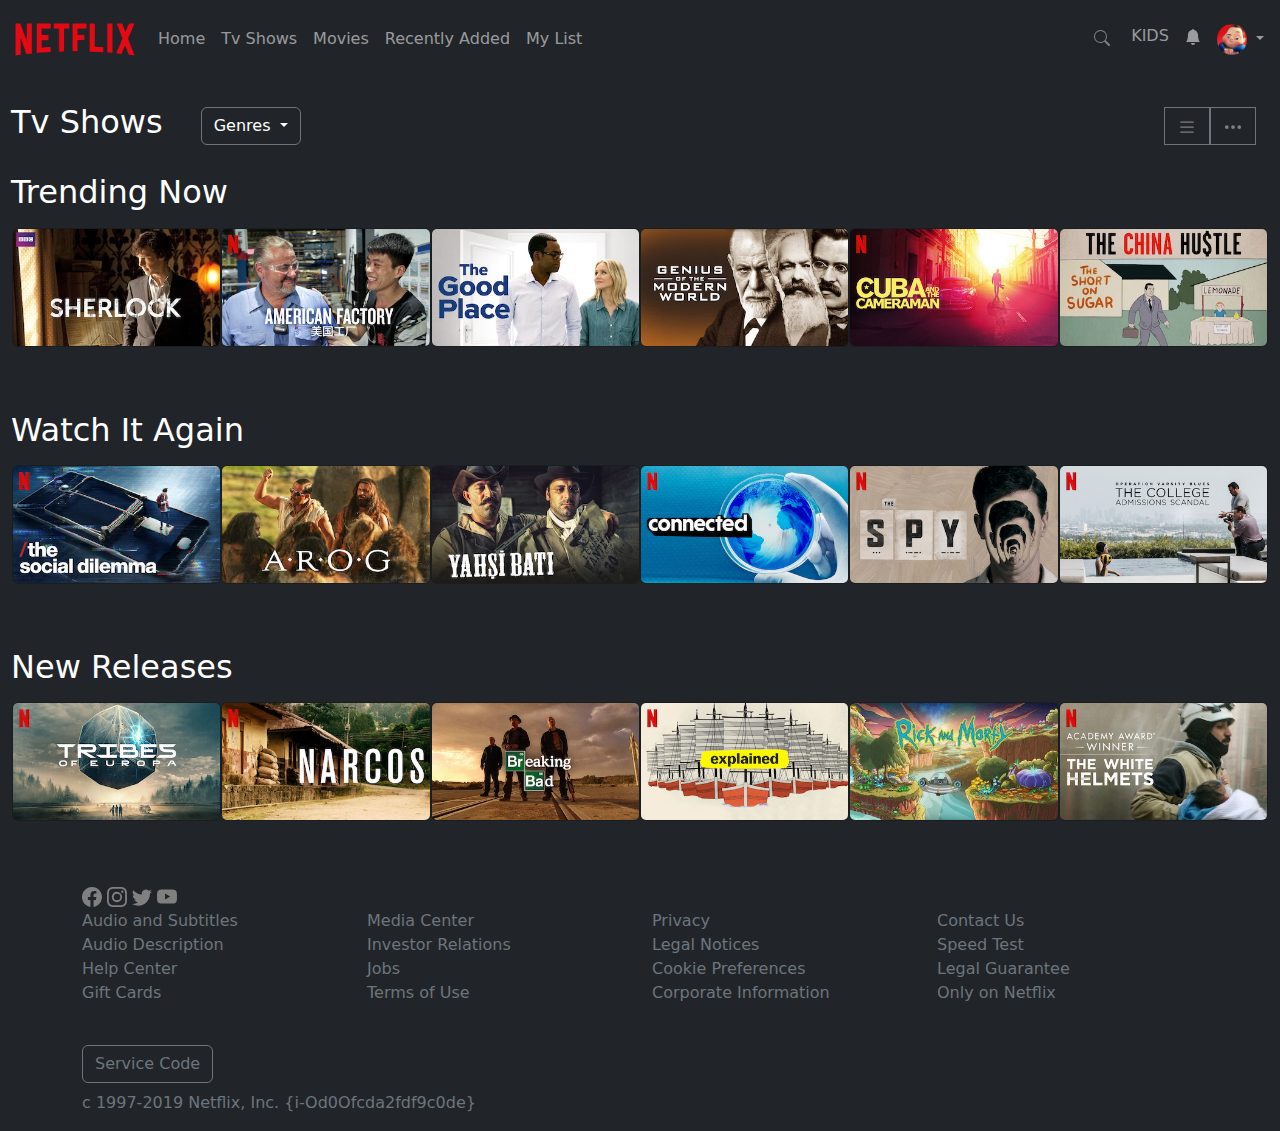
==== commit a67e960a: "ultime modifiche" ====
--- a/index.html
+++ b/index.html
@@ -79,8 +79,8 @@
               <svg
                 xmlns="http://www.w3.org/2000/svg"
                 width="16"
-                fill="currentColor"
-                class="bi bi-search"
+                fill="grey"
+                class="bi bi-search mb-1"
                 viewBox="0 0 16 16"
               >
                 <path
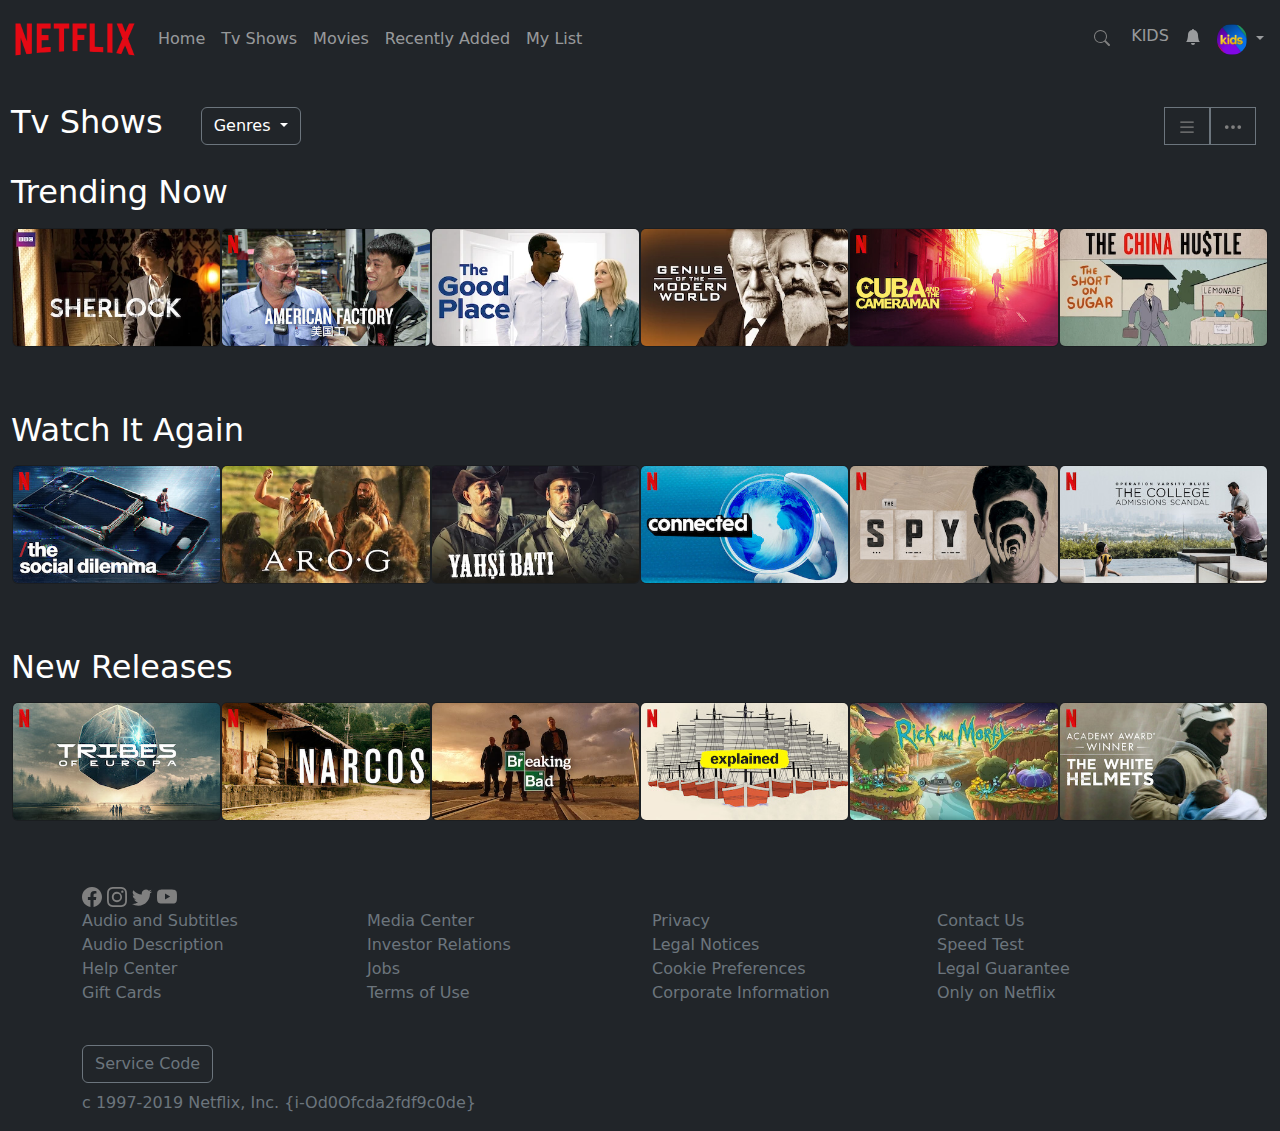
==== commit 7976c199: "correzione icona navbar" ====
--- a/index.html
+++ b/index.html
@@ -10,26 +10,8 @@
       integrity="sha384-QWTKZyjpPEjISv5WaRU9OFeRpok6YctnYmDr5pNlyT2bRjXh0JMhjY6hW+ALEwIH"
       crossorigin="anonymous"
     />
-  </head>
-  <style>
-    .card:hover {
-      transform: scale(1.1);
-      transition: transform 0.7s ease-in-out;
-      cursor: pointer;
-    }
-
-    .section-title {
-      margin-right: 25px;
-    }
-    h2 {
-      transform: translate(-13px, 0px);
-    }
-    .btn:hover {
-      background-color: white;
-      color: grey;
-    }
-  </style>
-
+  <link rel="stylesheet" href="./styles.css">
+  
   <body class="bg-dark">
     <!-- navbar -->
     <header class="text-white">
@@ -115,7 +97,7 @@
                   aria-expanded="false"
                 >
                   <img
-                    src="./assets/avatar.png"
+                    src="./assets/kids_icon.png"
                     alt="Profile"
                     class="rounded-circle"
                     width="30"
@@ -151,7 +133,7 @@
             <li><a class="dropdown-item" href="#">Horror</a></li>
           </ul>
         </div>
-        <form class="d-flex ms-auto  ">
+        <form class="d-flex ms-auto">
           <button
             class="btn btn-link text-secondary border-secondary rounded-0"
             type="button"
@@ -162,7 +144,7 @@
               width="20"
               height="20"
               fill="grey"
-              class="bi bi-list "
+              class="bi bi-list"
               viewBox="0 0 16 16"
             >
               <path
@@ -181,7 +163,7 @@
               width="20"
               height="20"
               fill="grey"
-              class="bi bi-three-dots "
+              class="bi bi-three-dots"
               viewBox="0 0 16 16"
             >
               <path
--- a/styles.css
+++ b/styles.css
@@ -0,0 +1,17 @@
+.card:hover {
+    transform: scale(1.1);
+    transition: transform 0.3s ease-in-out;
+    cursor: pointer;
+  }
+
+  
+  .section-title {
+    margin-right: 25px;
+  }
+  h2 {
+    transform: translate(-13px, 0px);
+  }
+  .btn:hover {
+    background-color: white;
+    color: grey;
+  }